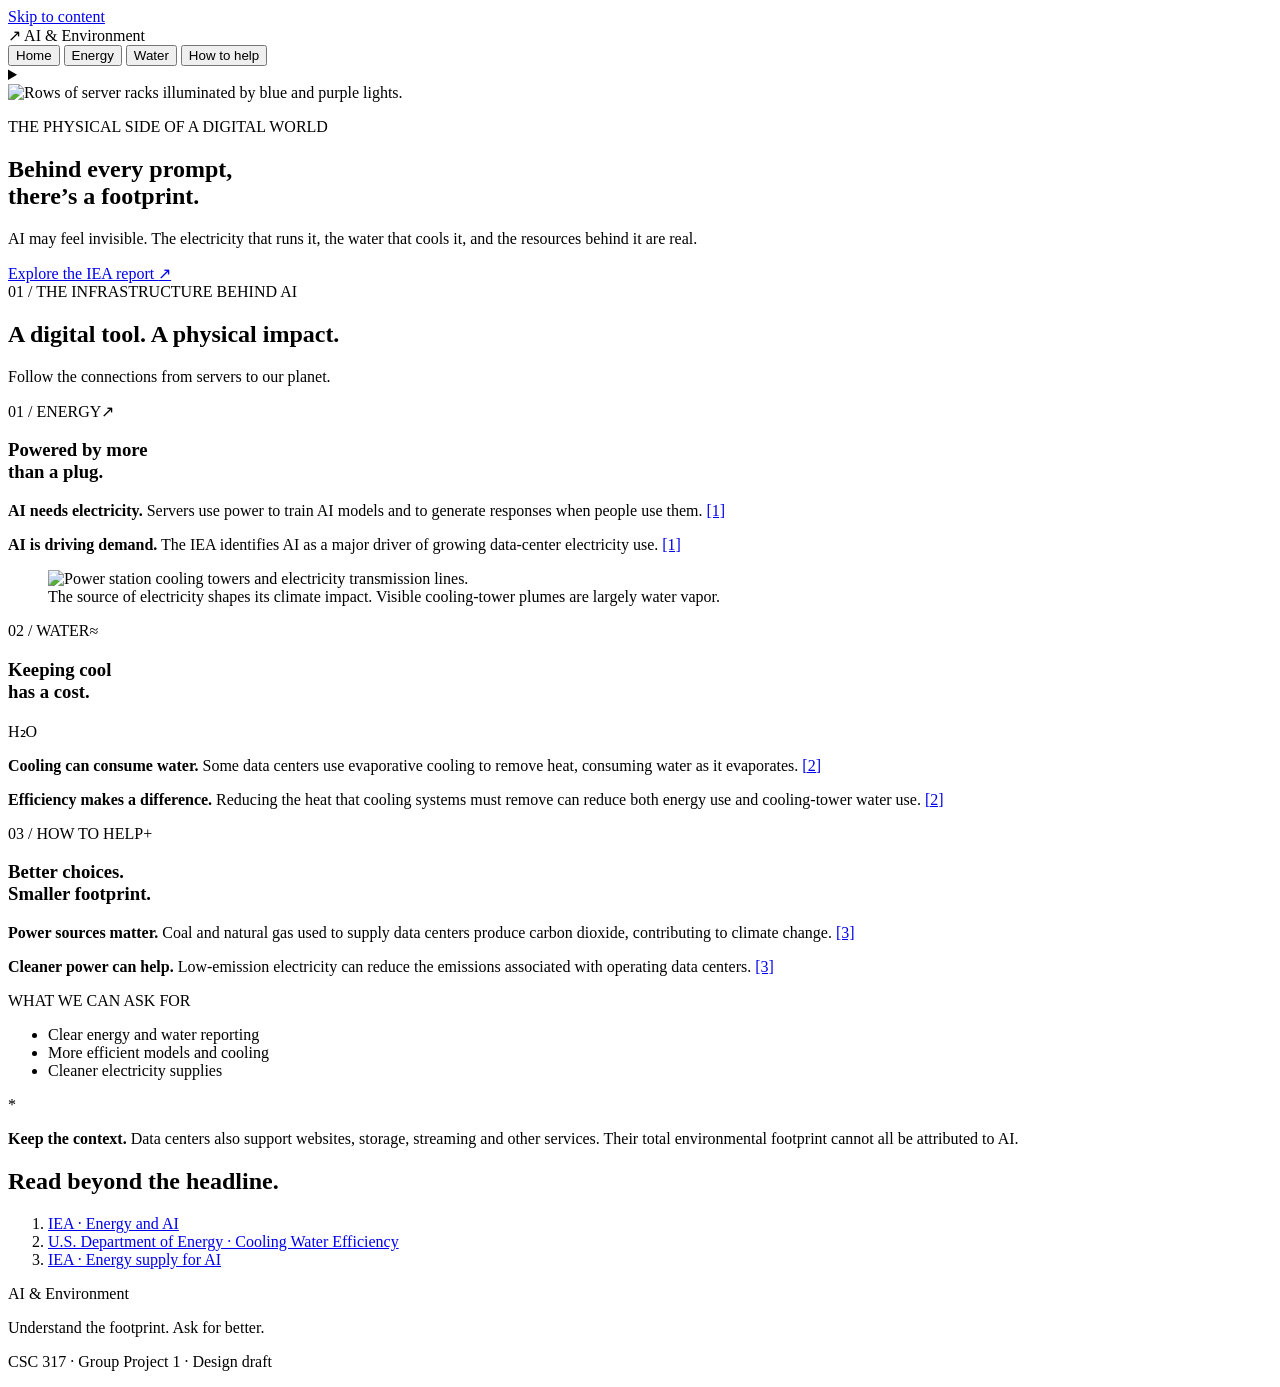
==== index.html @ 44fff6f5 "Rename ai-environment-draft/index.html to index.html" ====
<!doctype html>
<html lang="en">
<head>
    <meta charset="utf-8">
    <meta name="viewport" content="width=device-width, initial-scale=1">
    <meta name="description"
        content="Explore the electricity, water and climate impacts behind artificial intelligence.">
    <title>AI & Environment — Behind the Prompt</title>
    <link rel="preconnect" href="https://fonts.googleapis.com">
    <link rel="preconnect" href="https://fonts.gstatic.com" crossorigin>
    <link
        href="https://fonts.googleapis.com/css2?family=DM+Sans:wght@400;500;600;700&family=Space+Grotesk:wght@400;500;600;700&display=swap"
        rel="stylesheet">
    <link rel="stylesheet" href="styles.css">
</head>

<body>
    <a class="skip" href="#main">Skip to content</a>
    <header class="site-header">
        <div class="header-inner">
            <div class="brand"><span class="brand-mark" aria-hidden="true">↗</span> AI <span class="amp">&</span>
                Environment</div>
            <nav aria-label="Main navigation">
                <!-- Assignment: navigation controls are visual only and do not navigate. -->
                <button type="button" class="current" aria-current="page">Home</button>
                <button type="button">Energy</button>
                <button type="button">Water</button>
                <button type="button">How to help</button>
            </nav>
            <!-- CSS-only mobile hamburger: details opens and closes on tap. -->
            <details class="mobile-menu">
                <summary aria-label="Toggle mobile navigation">
                    <span class="hamburger-icon" aria-hidden="true"><span></span><span></span><span></span></span>
                </summary>
                <nav aria-label="Mobile navigation">
                    <a href="#main">Home</a>
                    <a href="#energy-title">Energy</a>
                    <a href="#water-title">Water</a>
                    <a href="#help-title">How to help</a>
                </nav>
            </details>
        </div>
    </header>
    <main id="main">
        <section class="hero" aria-labelledby="hero-title">
            <img class="hero-image" src="assets/server-room.jpg"
                alt="Rows of server racks illuminated by blue and purple lights.">
            <div class="hero-copy">
                <p class="eyebrow">THE PHYSICAL SIDE OF A DIGITAL WORLD</p>
                <h1 id="hero-title">Behind every prompt,<br>there’s a footprint.</h1>
                <p>AI may feel invisible. The electricity that runs it, the water that cools it, and the resources
                    behind it are real.</p>
                <a class="article-link" href="https://www.iea.org/reports/energy-and-ai">Explore the IEA report <span
                        aria-hidden="true">↗</span></a>
            </div>
            <div class="hero-caption">01 / THE INFRASTRUCTURE BEHIND AI</div>
        </section>
        <div class="section-heading">
            <h2>A digital tool. A physical impact.</h2>
            <p>Follow the connections from servers to our planet.</p>
        </div>
        <div class="cards">
            <section class="card" aria-labelledby="energy-title">
                <div class="card-top"><span class="category">01 / ENERGY</span><span class="symbol"
                        aria-hidden="true">↗</span></div>
                <h3 id="energy-title">Powered by more<br>than a plug.</h3>
                <p class="fact"><strong>AI needs electricity.</strong> Servers use power to train AI models and to
                    generate responses when people use them. <a href="#source-iea" aria-label="Source 1">[1]</a></p>
                <p class="fact"><strong>AI is driving demand.</strong> The IEA identifies AI as a major driver of
                    growing data-center electricity use. <a href="#source-iea" aria-label="Source 1">[1]</a></p>
                <figure><img src="assets/power-station.jpg"
                        alt="Power station cooling towers and electricity transmission lines.">
                    <figcaption>The source of electricity shapes its climate impact. Visible cooling-tower plumes are
                        largely water vapor.</figcaption>
                </figure>
            </section>
            <section class="card water-card" aria-labelledby="water-title">
                <div class="card-top"><span class="category">02 / WATER</span><span class="symbol"
                        aria-hidden="true">≈</span></div>
                <h3 id="water-title">Keeping cool<br>has a cost.</h3>
                <div class="water-graphic" aria-hidden="true"><span>H₂O</span>
                    <div class="wave"></div>
                </div>
                <p class="fact"><strong>Cooling can consume water.</strong> Some data centers use evaporative cooling to
                    remove heat, consuming water as it evaporates. <a href="#source-doe" aria-label="Source 2">[2]</a>
                </p>
                <p class="fact"><strong>Efficiency makes a difference.</strong> Reducing the heat that cooling systems
                    must remove can reduce both energy use and cooling-tower water use. <a href="#source-doe"
                        aria-label="Source 2">[2]</a></p>
            </section>
            <section class="card help-card" aria-labelledby="help-title">
                <div class="card-top"><span class="category">03 / HOW TO HELP</span><span class="symbol"
                        aria-hidden="true">+</span></div>
                <h3 id="help-title">Better choices.<br>Smaller footprint.</h3>
                <p class="fact"><strong>Power sources matter.</strong> Coal and natural gas used to supply data centers
                    produce carbon dioxide, contributing to climate change. <a href="#source-supply"
                        aria-label="Source 3">[3]</a></p>
                <p class="fact"><strong>Cleaner power can help.</strong> Low-emission electricity can reduce the
                    emissions associated with operating data centers. <a href="#source-supply"
                        aria-label="Source 3">[3]</a></p>
                <div class="takeaway">
                    <p class="eyebrow">WHAT WE CAN ASK FOR</p>
                    <ul>
                        <li>Clear energy and water reporting</li>
                        <li>More efficient models and cooling</li>
                        <li>Cleaner electricity supplies</li>
                    </ul>
                </div>
            </section>
        </div>
        <aside class="context"><span aria-hidden="true">*</span>
            <p><strong>Keep the context.</strong> Data centers also support websites, storage, streaming and other
                services. Their total environmental footprint cannot all be attributed to AI.</p>
        </aside>
        <section class="sources" aria-labelledby="sources-title">
            <h2 id="sources-title">Read beyond the headline.</h2>
            <ol>
                <li id="source-iea"><a href="https://www.iea.org/reports/energy-and-ai">IEA · Energy and AI</a></li>
                <li id="source-doe"><a
                        href="https://www.energy.gov/cmei/femp/cooling-water-efficiency-opportunities-federal-data-centers">U.S.
                        Department of Energy · Cooling Water Efficiency</a></li>
                <li id="source-supply"><a href="https://www.iea.org/reports/energy-and-ai/energy-supply-for-ai">IEA ·
                        Energy supply for AI</a></li>
            </ol>
        </section>
    </main>
    <footer>
        <p class="brand">AI & Environment</p>
        <p>Understand the footprint. Ask for better.</p>
        <p>CSC 317 · Group Project 1 · Design draft</p>
    </footer>
</body>

</html>
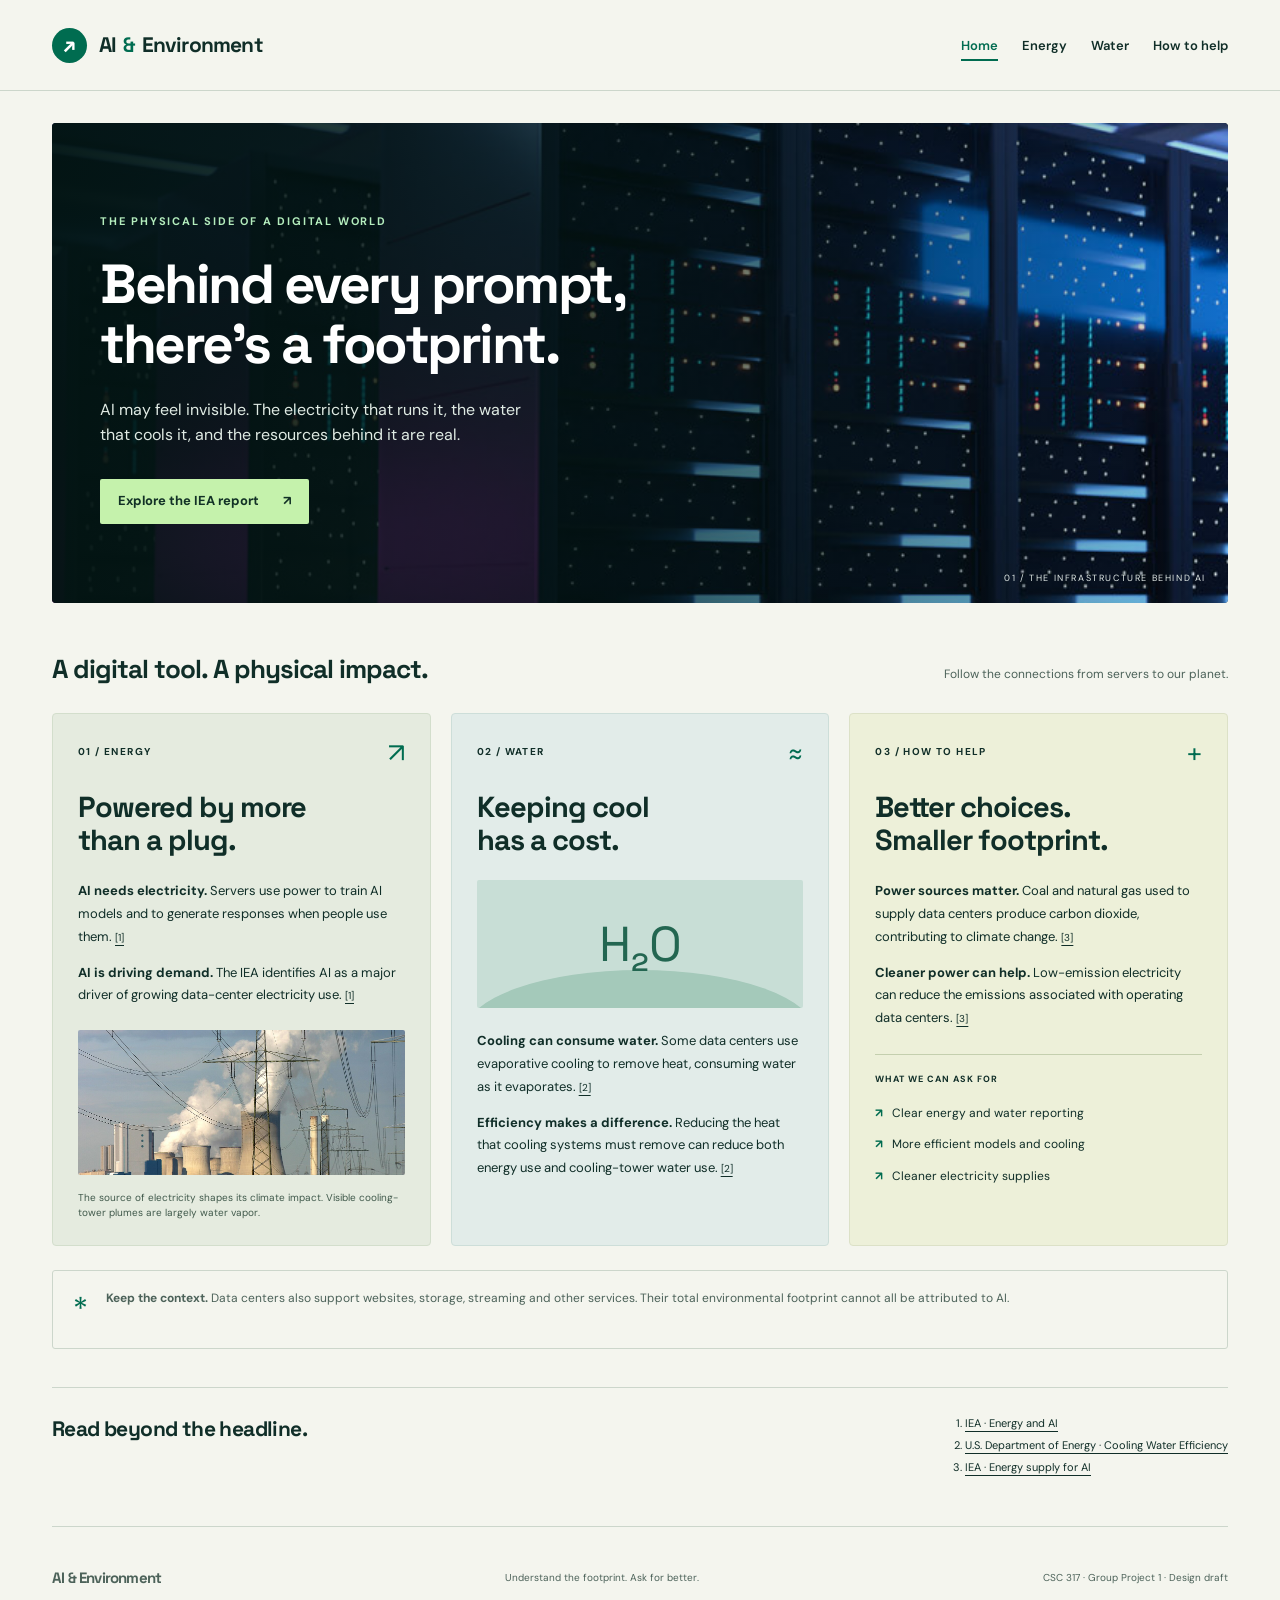
==== commit 290df229: "Update index.html" ====
--- a/index.html
+++ b/index.html
@@ -43,7 +43,7 @@
     </header>
     <main id="main">
         <section class="hero" aria-labelledby="hero-title">
-            <img class="hero-image" src="assets/server-room.jpg"
+            <img class="hero-image" src="server-room.jpg"
                 alt="Rows of server racks illuminated by blue and purple lights.">
             <div class="hero-copy">
                 <p class="eyebrow">THE PHYSICAL SIDE OF A DIGITAL WORLD</p>
@@ -68,7 +68,7 @@
                     generate responses when people use them. <a href="#source-iea" aria-label="Source 1">[1]</a></p>
                 <p class="fact"><strong>AI is driving demand.</strong> The IEA identifies AI as a major driver of
                     growing data-center electricity use. <a href="#source-iea" aria-label="Source 1">[1]</a></p>
-                <figure><img src="assets/power-station.jpg"
+                <figure><img src="power-station.jpg"
                         alt="Power station cooling towers and electricity transmission lines.">
                     <figcaption>The source of electricity shapes its climate impact. Visible cooling-tower plumes are
                         largely water vapor.</figcaption>
--- a/styles.css
+++ b/styles.css
@@ -0,0 +1,735 @@
+:root {
+    --ink: #102e28;
+    --green: #006c50;
+    --paper: #f4f5ee;
+    --line: #ccd6cb;
+    --muted: #4c6259
+}
+
+* {
+    box-sizing: border-box
+}
+
+body {
+    margin: 0;
+    background: var(--paper);
+    color: var(--ink);
+    font-family: 'DM Sans', sans-serif;
+    line-height: 1.6
+}
+
+h1,
+h2,
+h3,
+.brand {
+    font-family: 'Space Grotesk', sans-serif
+}
+
+a {
+    color: inherit;
+    text-underline-offset: 4px
+}
+
+a:hover {
+    color: var(--green)
+}
+
+a:focus-visible,
+button:focus-visible {
+    outline: 3px solid #b97000;
+    outline-offset: 5px
+}
+
+button:active {
+    transform: translateY(1px)
+}
+
+::selection {
+    background: #b8f2ca;
+    color: #102e28
+}
+
+.skip {
+    position: fixed;
+    top: -100px;
+    left: 16px;
+    padding: 10px;
+    background: white;
+    z-index: 20
+}
+
+.skip:focus-visible {
+    top: 12px
+}
+
+.site-header {
+    position: sticky;
+    top: 0;
+    z-index: 10;
+    background: rgba(244, 245, 238, .97);
+    border-bottom: 1px solid var(--line)
+}
+
+.header-inner {
+    max-width: 1240px;
+    margin: auto;
+    min-height: 90px;
+    padding: 18px 32px;
+    display: flex;
+    align-items: center;
+    justify-content: space-between;
+    gap: 24px
+}
+
+.brand {
+    font-weight: 700;
+    font-size: 21px;
+    letter-spacing: -.8px;
+    display: flex;
+    align-items: center;
+    gap: 7px
+}
+
+.brand-mark {
+    display: inline-flex;
+    align-items: center;
+    justify-content: center;
+    background: var(--green);
+    color: white;
+    width: 35px;
+    height: 35px;
+    border-radius: 50%;
+    margin-right: 5px
+}
+
+.amp {
+    color: var(--green)
+}
+
+nav {
+    display: flex;
+    gap: 24px
+}
+
+nav button {
+    font: 600 13px 'DM Sans', sans-serif;
+    color: var(--ink);
+    border: 0;
+    background: none;
+    padding: 9px 0;
+    cursor: pointer;
+    position: relative
+}
+
+nav button:hover {
+    color: var(--green)
+}
+
+nav button:first-child {
+    color: var(--green)
+}
+
+nav button::after {
+    content: '';
+    position: absolute;
+    bottom: 2px;
+    left: 0;
+    width: 0;
+    height: 2px;
+    background: var(--green);
+    transition: width .2s
+}
+
+nav button:hover::after,
+nav .current::after {
+    width: 100%
+}
+
+main {
+    max-width: 1240px;
+    margin: auto;
+    padding: 32px
+}
+
+.hero {
+    position: relative;
+    min-height: 480px;
+    overflow: hidden;
+    background: #071818;
+    color: white;
+    display: flex;
+    align-items: center;
+    border-radius: 4px
+}
+
+.hero-image {
+    position: absolute;
+    width: 100%;
+    height: 100%;
+    object-fit: cover;
+    object-position: right center
+}
+
+.hero::before {
+    content: '';
+    position: absolute;
+    inset: 0;
+    background: linear-gradient(90deg, rgba(2, 20, 18, .96), rgba(2, 20, 18, .75) 43%, rgba(2, 20, 18, .08));
+    z-index: 1
+}
+
+.hero-copy {
+    position: relative;
+    z-index: 2;
+    padding: 48px;
+    max-width: 670px
+}
+
+.eyebrow,
+.category {
+    font-size: 11px;
+    letter-spacing: 1.8px;
+    font-weight: 700
+}
+
+.hero .eyebrow {
+    color: #b4edbd
+}
+
+h1 {
+    font-size: clamp(36px, 4.3vw, 58px);
+    line-height: 1.09;
+    letter-spacing: -2.5px;
+    margin: 23px 0
+}
+
+.hero-copy>p:not(.eyebrow) {
+    max-width: 450px;
+    font-size: 16px;
+    color: #e0ebe4
+}
+
+.article-link {
+    display: inline-flex;
+    align-items: center;
+    gap: 24px;
+    background: #c5f2ac;
+    color: #123126;
+    padding: 12px 18px;
+    margin-top: 15px;
+    font-size: 13px;
+    font-weight: 700;
+    text-decoration: none;
+    border-radius: 2px
+}
+
+.article-link:hover {
+    background: white
+}
+
+.hero-caption {
+    position: absolute;
+    bottom: 18px;
+    right: 22px;
+    z-index: 2;
+    font-size: 9px;
+    letter-spacing: 1.6px;
+    color: #e2eae7
+}
+
+.section-heading {
+    display: flex;
+    align-items: baseline;
+    justify-content: space-between;
+    gap: 20px;
+    margin: 46px 0 22px
+}
+
+.section-heading h2 {
+    font-size: 26px;
+    letter-spacing: -1px;
+    margin: 0
+}
+
+.section-heading p {
+    font-size: 12px;
+    color: var(--muted);
+    margin: 0
+}
+
+.cards {
+    display: flex;
+    gap: 20px;
+    align-items: stretch
+}
+
+.card {
+    flex: 1;
+    min-width: 0;
+    padding: 25px;
+    background: #e5ebdf;
+    border: 1px solid #d3decc;
+    border-radius: 4px
+}
+
+.water-card {
+    background: #e2ece9;
+    border-color: #cdded9
+}
+
+.help-card {
+    background: #edf0d9;
+    border-color: #dce1c7
+}
+
+.card-top {
+    display: flex;
+    justify-content: space-between;
+    align-items: center
+}
+
+.category {
+    font-size: 10px;
+    letter-spacing: 1.4px
+}
+
+.symbol {
+    font-size: 27px;
+    line-height: 1;
+    color: var(--green)
+}
+
+h3 {
+    font-size: 29px;
+    line-height: 1.15;
+    letter-spacing: -1px;
+    margin: 24px 0
+}
+
+.fact {
+    font-size: 13px;
+    line-height: 1.75
+}
+
+.fact strong {
+    font-weight: 700
+}
+
+.fact a {
+    font-size: 10px
+}
+
+figure {
+    margin: 23px 0 0
+}
+
+figure img {
+    width: 100%;
+    height: 145px;
+    object-fit: cover;
+    border-radius: 2px
+}
+
+figcaption {
+    font-size: 10px;
+    line-height: 1.5;
+    margin-top: 7px;
+    color: #40594b
+}
+
+.water-graphic {
+    height: 128px;
+    position: relative;
+    background: #c8ded6;
+    overflow: hidden;
+    margin: 22px 0;
+    border-radius: 2px;
+    display: flex;
+    align-items: center;
+    justify-content: center
+}
+
+.water-graphic>span {
+    font-family: 'Space Grotesk', sans-serif;
+    font-size: 49px;
+    color: #236651;
+    z-index: 1
+}
+
+.wave {
+    position: absolute;
+    bottom: -87px;
+    width: 350px;
+    height: 125px;
+    background: #a4c9ba;
+    border-radius: 50%
+}
+
+.takeaway {
+    border-top: 1px solid #c4cfae;
+    margin-top: 24px;
+    padding-top: 8px
+}
+
+.takeaway .eyebrow {
+    font-size: 9px;
+    letter-spacing: 1px
+}
+
+.takeaway ul {
+    padding: 0;
+    list-style: none;
+    font-size: 12px
+}
+
+.takeaway li {
+    padding: 6px 0;
+    display: flex;
+    gap: 9px
+}
+
+.takeaway li::before {
+    content: '↗';
+    color: var(--green);
+    font-weight: bold
+}
+
+.takeaway li:last-child {
+    padding-bottom: 0
+}
+
+.context {
+    display: flex;
+    gap: 18px;
+    margin: 24px 0 0;
+    padding: 18px 20px;
+    border: 1px solid var(--line);
+    border-radius: 3px
+}
+
+.context>span {
+    font-size: 32px;
+    line-height: 1.3;
+    color: var(--green)
+}
+
+.context p {
+    font-size: 12px;
+    margin: 0;
+    color: var(--muted)
+}
+
+.sources {
+    border-top: 1px solid var(--line);
+    padding-top: 24px;
+    margin-top: 38px;
+    display: flex;
+    justify-content: space-between;
+    gap: 24px
+}
+
+.sources h2 {
+    font-size: 21px;
+    letter-spacing: -.6px;
+    margin: 0
+}
+
+.sources ol {
+    margin: 0;
+    padding-left: 20px;
+    font-size: 11px;
+    line-height: 2
+}
+
+footer {
+    max-width: 1176px;
+    margin: 16px auto 0;
+    padding: 24px 0 32px;
+    border-top: 1px solid var(--line);
+    display: flex;
+    align-items: center;
+    justify-content: space-between;
+    gap: 20px
+}
+
+footer .brand {
+    font-size: 15px
+}
+
+footer p {
+    font-size: 10px;
+    color: var(--muted)
+}
+
+@media(max-width:900px) {
+    .header-inner {
+        padding: 16px 24px
+    }
+
+    .brand {
+        font-size: 18px
+    }
+
+    nav {
+        gap: 16px
+    }
+
+    .hero-copy {
+        padding: 35px
+    }
+
+    .section-heading {
+        align-items: flex-start;
+        flex-direction: column;
+        gap: 5px
+    }
+
+    .cards {
+        gap: 12px
+    }
+
+    .card {
+        padding: 18px
+    }
+
+    h3 {
+        font-size: 24px
+    }
+
+    footer {
+        margin: 16px 32px 0
+    }
+}
+
+@media(max-width:599px) {
+    .header-inner {
+        padding: 14px 20px;
+        flex-direction: column;
+        align-items: stretch;
+        gap: 8px;
+        min-height: 0
+    }
+
+    .brand {
+        font-size: 19px
+    }
+
+    nav {
+        justify-content: space-between;
+        gap: 12px
+    }
+
+    nav button {
+        font-size: 12px;
+        min-height: 44px
+    }
+
+    main {
+        padding: 20px
+    }
+
+    .hero {
+        min-height: 490px;
+        align-items: flex-end
+    }
+
+    .hero-image {
+        object-position: 65% center
+    }
+
+    .hero::before {
+        background: linear-gradient(0deg, rgba(2, 20, 18, .97), rgba(2, 20, 18, .73) 62%, rgba(2, 20, 18, .1))
+    }
+
+    .hero-copy {
+        padding: 28px 24px 52px
+    }
+
+    .hero .eyebrow {
+        font-size: 9px;
+        letter-spacing: 1.2px
+    }
+
+    h1 {
+        font-size: 39px;
+        letter-spacing: -1.7px
+    }
+
+    .hero-copy>p:not(.eyebrow) {
+        font-size: 14px
+    }
+
+    .hero-caption {
+        left: 24px;
+        font-size: 8px;
+        right: auto
+    }
+
+    .section-heading {
+        margin-top: 30px
+    }
+
+    .section-heading h2 {
+        font-size: 24px
+    }
+
+    .cards {
+        flex-direction: column;
+        gap: 18px
+    }
+
+    .card {
+        padding: 25px
+    }
+
+    h3 {
+        font-size: 32px;
+        margin: 20px 0
+    }
+
+    .fact {
+        font-size: 14px
+    }
+
+    figure img {
+        height: 175px
+    }
+
+    .water-graphic {
+        height: 140px
+    }
+
+    .context {
+        padding: 16px;
+        gap: 12px
+    }
+
+    .sources {
+        flex-direction: column;
+        gap: 12px
+    }
+
+    .sources ol {
+        font-size: 12px
+    }
+
+    footer {
+        margin: 12px 20px 0;
+        flex-direction: column;
+        align-items: flex-start;
+        gap: 4px
+    }
+
+    footer p {
+        margin: 3px 0
+    }
+
+    footer .brand {
+        margin-bottom: 6px
+    }
+}
+
+@media(prefers-reduced-motion:reduce) {
+    * {
+        transition: none !important
+    }
+}
+
+.mobile-menu {
+    display: none;
+}
+
+@media (max-width: 599px) {
+    .header-inner {
+        flex-direction: row;
+        align-items: center;
+        justify-content: space-between;
+        gap: 12px;
+    }
+
+    .header-inner > nav {
+        display: none;
+    }
+
+    .header-inner .brand {
+        font-size: clamp(14px, 4vw, 19px);
+        letter-spacing: -0.6px;
+    }
+
+    .mobile-menu {
+        display: block;
+        position: relative;
+        flex-shrink: 0;
+    }
+
+    .mobile-menu summary {
+        display: flex;
+        align-items: center;
+        justify-content: center;
+        width: 44px;
+        height: 44px;
+        cursor: pointer;
+        border: 1px solid var(--line);
+        border-radius: 5px;
+        list-style: none;
+        background: var(--paper);
+    }
+
+    .mobile-menu summary::-webkit-details-marker {
+        display: none;
+    }
+
+    .mobile-menu summary:focus-visible {
+        outline: 3px solid #bb7102;
+        outline-offset: 3px;
+    }
+
+    .hamburger-icon {
+        display: flex;
+        flex-direction: column;
+        gap: 5px;
+    }
+
+    .hamburger-icon span {
+        width: 21px;
+        height: 2px;
+        background: var(--ink);
+        border-radius: 2px;
+    }
+
+    .mobile-menu[open] summary {
+        background: #e5ebdf;
+    }
+
+    .mobile-menu nav {
+        position: absolute;
+        top: calc(100% + 10px);
+        right: 0;
+        width: min(230px, 85vw);
+        padding: 10px;
+        display: flex;
+        flex-direction: column;
+        gap: 0;
+        background: var(--paper);
+        border: 1px solid var(--line);
+        border-radius: 5px;
+        box-shadow: 0 12px 26px rgba(0, 0, 0, .16);
+        z-index: 30;
+    }
+
+    .mobile-menu nav a {
+        display: block;
+        padding: 12px;
+        color: var(--ink);
+        font-size: 14px;
+        font-weight: 600;
+        text-decoration: none;
+        border-radius: 3px;
+    }
+
+    .mobile-menu nav a:hover,
+    .mobile-menu nav a:focus-visible {
+        color: var(--green);
+        background: #e5ebdf;
+    }
+}
